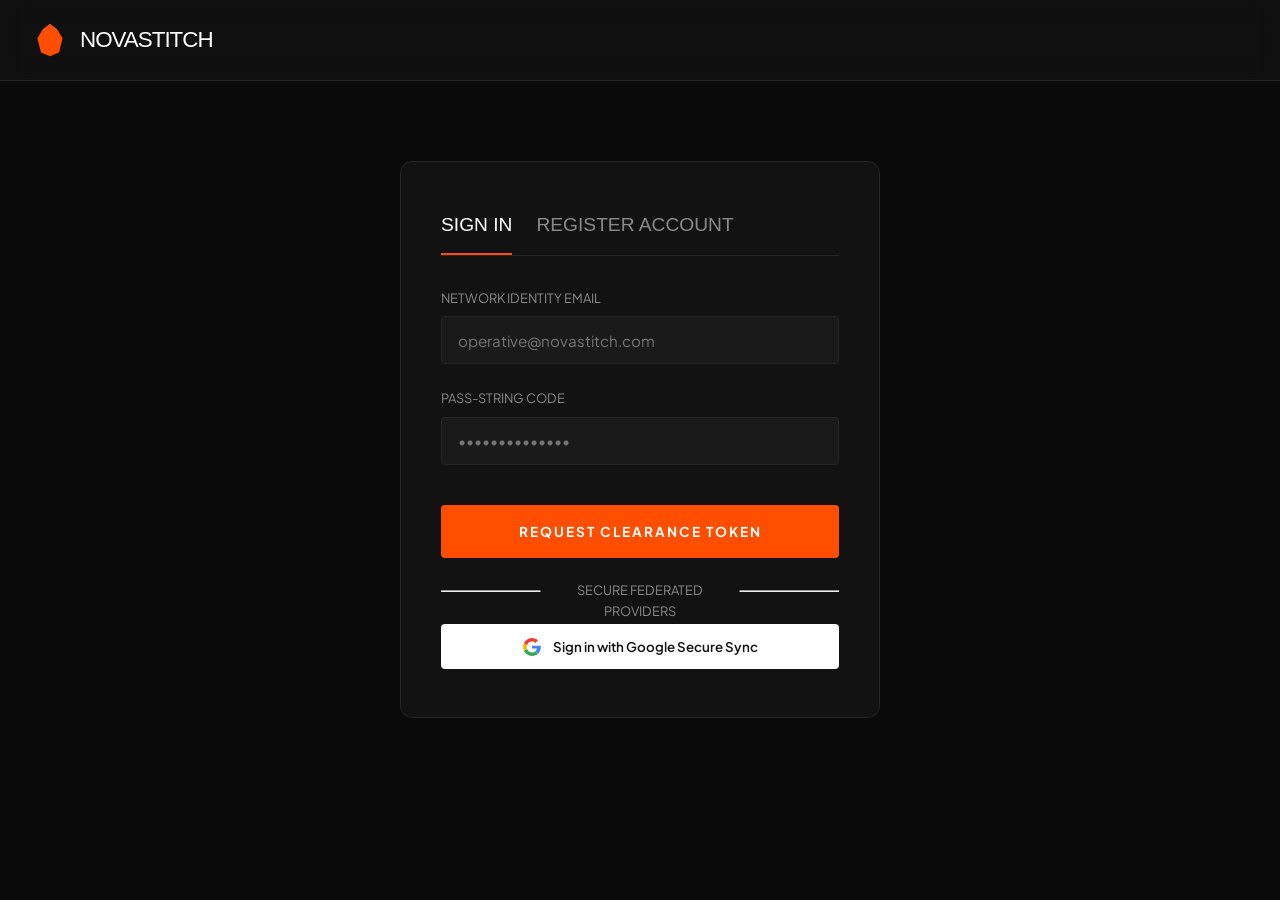
==== auth.html @ d0d284bd "Koushik" ====
<!DOCTYPE html>
<html lang="en" data-theme="dark">
<head>
    <meta charset="UTF-8">
    <meta name="viewport" content="width=device-width, initial-scale=1.0">
    <title>Access Authorization Portal // NovaStitch</title>
    <link rel="stylesheet" href="style.css">
</head>
<body>
    <header>
        <div class="container nav-wrapper">
            <a href="index.html" class="brand">
                <svg viewBox="0 0 100 100"><path d="M30 20 L50 5 L70 20 L85 45 L75 85 L50 95 L25 85 L15 45 Z M50 25 L65 45 L55 50 L50 40 L45 50 L35 45 Z M50 60 L60 70 L50 75 L40 70 Z"/></svg>
                NOVASTITCH
            </a>
        </div>
    </header>

    <main class="auth-container">
        <div class="auth-tabs">
            <div class="auth-tab active">SIGN IN</div>
            <div class="auth-tab">REGISTER ACCOUNT</div>
        </div>

        <form id="login-form">
            <div class="form-group">
                <label for="auth-email">NETWORK IDENTITY EMAIL</label>
                <input type="email" id="auth-email" class="form-control" required placeholder="operative@novastitch.com">
            </div>
            <div class="form-group">
                <label for="auth-pass">PASS-STRING CODE</label>
                <input type="password" id="auth-pass" class="form-control" required placeholder="••••••••••••••">
            </div>
            <button type="submit" class="btn btn-accent" style="width:100%; margin-top:1rem;">REQUEST CLEARANCE TOKEN</button>
        </form>

        <div style="text-align:center; margin:2rem 0; color:var(--border-color); position:relative;">
            <hr style="border-color:currentColor;">
            <span style="position:absolute; top:-10px; background:var(--bg-secondary); padding:0 1rem; left:50%; transform:translateX(-50%); color:var(--text-muted); font-size:0.8rem;">SECURE FEDERATED PROVIDERS</span>
        </div>

        <button id="google-oauth-trigger" class="google-btn">
            <svg style="width:18px;height:18px;" viewBox="0 0 24 24"><path fill="#4285F4" d="M23.745 12.27c0-.7-.06-1.4-.19-2.07H12v3.92h6.61c-.3 1.55-1.17 2.86-2.5 3.74l3.88 3.01c2.26-2.09 3.75-5.18 3.75-8.6z"/><path fill="#34A853" d="M12 24c3.24 0 5.95-1.08 7.93-2.91l-3.88-3.01c-1.08.72-2.45 1.16-4.05 1.16-3.11 0-5.74-2.11-6.68-4.96L1.31 17.37C3.26 21.3 7.31 24 12 24z"/><path fill="#FBBC05" d="M5.32 14.28c-.24-.72-.38-1.49-.38-2.28s.14-1.56.38-2.28L1.31 6.69C.48 8.36 0 10.13 0 12s.48 3.64 1.31 5.31l4.01-3.03z"/><path fill="#EA4335" d="M12 4.75c1.77 0 3.35.61 4.6 1.8l3.42-3.42C17.95 1.19 15.24 0 12 0 7.31 0 3.26 2.7 1.31 6.63l4.01 3.04c.94-2.85 3.57-4.92 6.68-4.92z"/></svg>
            Sign in with Google Secure Sync
        </button>
    </main>

    <script src="products.js"></script>
    <script src="app.js"></script>
</body>
</html>
---- style.css ----
/* ==========================================================================
   NovaStitch Digital Identity Design System
   ========================================================================== */
@import url('https://fonts.googleapis.com/css2?family=Syncopate:wght@700&family=Plus+Jakarta+Sans:wght@300;400;500;700&display=swap');

:root {
    --bg-primary: #0a0a0a;
    --bg-secondary: #121212;
    --bg-tertiary: #1a1a1a;
    --accent: #ff4e00; /* Tiger Orange */
    --accent-glow: rgba(255, 78, 0, 0.3);
    --text-main: #ffffff;
    --text-muted: #8a8a8a;
    --border-color: #262626;
    --surface-glass: rgba(18, 18, 18, 0.8);
    --radius-sm: 4px;
    --radius-md: 12px;
    --radius-lg: 24px;
    --transition: all 0.3s cubic-bezier(0.25, 0.8, 0.25, 1);
    --font-display: 'Syncopate', sans-serif;
    --font-body: 'Plus Jakarta Sans', sans-serif;
}

[data-theme="light"] {
    --bg-primary: #f8f9fa;
    --bg-secondary: #ffffff;
    --bg-tertiary: #f1f3f5;
    --text-main: #0a0a0a;
    --text-muted: #6c757d;
    --border-color: #dee2e6;
    --surface-glass: rgba(255, 255, 255, 0.8);
}

/* Base Resets */
* {
    box-sizing: border-box;
    margin: 0;
    padding: 0;
}

body {
    background-color: var(--bg-primary);
    color: var(--text-main);
    font-family: var(--font-body);
    overflow-x: hidden;
    line-height: 1.6;
    transition: background-color 0.3s, color 0.3s;
}

a {
    color: inherit;
    text-decoration: none;
}

button, input, select, textarea {
    font-family: inherit;
    background: none;
    border: none;
    color: inherit;
}

/* Layout Utilities */
.container {
    width: 100%;
    max-width: 1400px;
    margin: 0 auto;
    padding: 0 2rem;
}

/* Premium Navigation Bar */
header {
    position: sticky;
    top: 0;
    z-index: 1000;
    background: var(--surface-glass);
    backdrop-filter: blur(12px);
    border-bottom: 1px solid var(--border-color);
    transition: var(--transition);
}

.nav-wrapper {
    display: flex;
    justify-content: space-between;
    align-items: center;
    height: 80px;
}

.brand {
    display: flex;
    align-items: center;
    gap: 0.75rem;
    font-family: var(--font-display);
    font-size: 1.4rem;
    letter-spacing: -1px;
}

.brand svg {
    width: 36px;
    height: 36px;
    fill: var(--accent);
}

.nav-menu {
    display: flex;
    gap: 2.5rem;
    list-style: none;
}

.nav-link {
    font-weight: 500;
    text-transform: uppercase;
    font-size: 0.85rem;
    letter-spacing: 1px;
    position: relative;
    padding: 0.5rem 0;
}

.nav-link::after {
    content: '';
    position: absolute;
    bottom: 0;
    left: 0;
    width: 0;
    height: 2px;
    background-color: var(--accent);
    transition: var(--transition);
}

.nav-link:hover::after, .nav-link.active::after {
    width: 100%;
}

.nav-actions {
    display: flex;
    align-items: center;
    gap: 1.5rem;
}

.search-bar-container {
    position: relative;
    background: var(--bg-tertiary);
    border: 1px solid var(--border-color);
    border-radius: var(--radius-lg);
    padding: 0.4rem 1rem;
    display: flex;
    align-items: center;
    width: 240px;
}

.search-bar-container input {
    width: 100%;
    font-size: 0.85rem;
    outline: none;
}

.icon-btn {
    cursor: pointer;
    position: relative;
    font-size: 1.25rem;
    display: flex;
    align-items: center;
    justify-content: center;
    transition: var(--transition);
}

.icon-btn:hover {
    color: var(--accent);
    transform: translateY(-2px);
}

.badge {
    position: absolute;
    top: -8px;
    right: -8px;
    background: var(--accent);
    color: #fff;
    font-size: 0.7rem;
    font-weight: bold;
    width: 18px;
    height: 18px;
    border-radius: 50%;
    display: flex;
    align-items: center;
    justify-content: center;
}

/* Hero Section */
.hero {
    height: calc(100vh - 80px);
    display: flex;
    align-items: center;
    position: relative;
    background: radial-gradient(circle at 80% 20%, #1e120c 0%, var(--bg-primary) 60%);
}

.hero-content {
    max-width: 650px;
    z-index: 2;
}

.hero h1 {
    font-family: var(--font-display);
    font-size: 4.5rem;
    line-height: 0.95;
    margin-bottom: 1.5rem;
    text-transform: uppercase;
}

.hero p {
    font-size: 1.1rem;
    color: var(--text-muted);
    margin-bottom: 2.5rem;
}

.btn {
    display: inline-block;
    background: var(--text-main);
    color: var(--bg-primary);
    padding: 1rem 2.5rem;
    font-weight: 700;
    text-transform: uppercase;
    font-size: 0.85rem;
    letter-spacing: 2px;
    border-radius: var(--radius-sm);
    cursor: pointer;
    transition: var(--transition);
    border: 2px solid transparent;
}

.btn:hover {
    background: transparent;
    color: var(--text-main);
    border-color: var(--text-main);
    transform: translateY(-3px);
}

.btn-accent {
    background: var(--accent);
    color: #fff;
}

.btn-accent:hover {
    background: transparent;
    color: var(--accent);
    border-color: var(--accent);
    box-shadow: 0 0 20px var(--accent-glow);
}

/* Category Grid Grid Styling */
.section-title {
    font-family: var(--font-display);
    font-size: 2rem;
    margin-bottom: 2rem;
    text-transform: uppercase;
    display: flex;
    justify-content: space-between;
    align-items: flex-end;
}

.categories-grid {
    display: grid;
    grid-template-columns: repeat(auto-fit, minmax(220px, 1fr));
    gap: 1.5rem;
    margin-bottom: 5rem;
}

.category-card {
    background: var(--bg-secondary);
    border: 1px solid var(--border-color);
    padding: 2rem;
    text-align: center;
    border-radius: var(--radius-md);
    position: relative;
    overflow: hidden;
    cursor: pointer;
    transition: var(--transition);
}

.category-card::before {
    content: '';
    position: absolute;
    inset: 0;
    background: linear-gradient(45deg, var(--accent) 0%, transparent 100%);
    opacity: 0;
    transition: var(--transition);
    z-index: 1;
}

.category-card:hover::before {
    opacity: 0.05;
}

.category-card:hover {
    transform: translateY(-5px);
    border-color: var(--accent);
}

.category-card svg {
    width: 48px;
    height: 48px;
    margin-bottom: 1rem;
    fill: var(--text-muted);
    transition: var(--transition);
}

.category-card:hover svg {
    fill: var(--accent);
    transform: scale(1.1);
}

/* Product Cards Grid Layout */
.products-grid {
    display: grid;
    grid-template-columns: repeat(auto-fill, minmax(280px, 1fr));
    gap: 2.5rem 1.5rem;
    margin-bottom: 5rem;
}

.product-card {
    background: var(--bg-secondary);
    border: 1px solid var(--border-color);
    border-radius: var(--radius-md);
    overflow: hidden;
    position: relative;
    transition: var(--transition);
}

.product-card:hover {
    transform: translateY(-8px);
    box-shadow: 0 12px 30px rgba(0,0,0,0.4);
    border-color: #3a3a3a;
}

.product-image-wrapper {
    background: var(--bg-tertiary);
    padding: 2rem;
    position: relative;
    aspect-ratio: 1;
    display: flex;
    align-items: center;
    justify-content: center;
    overflow: hidden;
}

/* Vector Geometric Graphics representing clothes */
.product-graphic-fallback {
    width: 80%;
    height: 80%;
    stroke: var(--text-main);
    stroke-width: 1.5;
    fill: none;
    opacity: 0.85;
    transition: var(--transition);
}

.product-card:hover .product-graphic-fallback {
    transform: scale(1.05);
}

.brand-stamp {
    position: absolute;
    top: 1rem;
    left: 1rem;
    width: 24px;
    height: 24px;
    fill: var(--text-muted);
    opacity: 0.3;
}

.product-badge {
    position: absolute;
    top: 1rem;
    right: 1rem;
    background: var(--accent);
    color: white;
    font-size: 0.7rem;
    font-weight: bold;
    padding: 0.3rem 0.6rem;
    border-radius: var(--radius-sm);
    text-transform: uppercase;
}

.product-actions-overlay {
    position: absolute;
    bottom: -50px;
    left: 0;
    right: 0;
    background: rgba(10, 10, 10, 0.9);
    backdrop-filter: blur(4px);
    padding: 0.75rem;
    display: flex;
    justify-content: center;
    gap: 1rem;
    transition: var(--transition);
}

.product-card:hover .product-actions-overlay {
    bottom: 0;
}

.product-info {
    padding: 1.25rem;
}

.product-meta {
    display: flex;
    justify-content: space-between;
    color: var(--text-muted);
    font-size: 0.75rem;
    text-transform: uppercase;
    margin-bottom: 0.4rem;
}

.product-title {
    font-size: 1.05rem;
    font-weight: 600;
    margin-bottom: 0.5rem;
    white-space: nowrap;
    overflow: hidden;
    text-overflow: ellipsis;
}

.product-price-row {
    display: flex;
    align-items: center;
    gap: 0.75rem;
}

.price-current {
    font-weight: 700;
    color: var(--text-main);
}

.price-old {
    text-decoration: line-through;
    color: var(--text-muted);
    font-size: 0.85rem;
}

/* Shop Layout View Filters */
.shop-container {
    display: grid;
    grid-template-columns: 260px 1fr;
    gap: 2.5rem;
    margin-top: 2rem;
}

.filters-panel {
    background: var(--bg-secondary);
    border: 1px solid var(--border-color);
    padding: 1.5rem;
    border-radius: var(--radius-md);
    height: fit-content;
    position: sticky;
    top: 100px;
}

.filter-group {
    margin-bottom: 2rem;
}

.filter-group h4 {
    text-transform: uppercase;
    font-size: 0.85rem;
    letter-spacing: 1px;
    margin-bottom: 1rem;
    border-bottom: 1px solid var(--border-color);
    padding-bottom: 0.5rem;
}

.filter-option {
    display: flex;
    align-items: center;
    gap: 0.5rem;
    margin-bottom: 0.6rem;
    font-size: 0.9rem;
    color: var(--text-muted);
    cursor: pointer;
}

.filter-option input[type="checkbox"] {
    accent-color: var(--accent);
}

/* Authentication Page System Layout */
.auth-container {
    max-width: 480px;
    margin: 5rem auto;
    background: var(--bg-secondary);
    border: 1px solid var(--border-color);
    border-radius: var(--radius-md);
    padding: 3rem 2.5rem;
}

.auth-tabs {
    display: flex;
    gap: 1.5rem;
    margin-bottom: 2rem;
    border-bottom: 1px solid var(--border-color);
}

.auth-tab {
    font-family: var(--font-display);
    font-size: 1.2rem;
    padding-bottom: 0.75rem;
    cursor: pointer;
    color: var(--text-muted);
}

.auth-tab.active {
    color: var(--text-main);
    border-bottom: 2px solid var(--accent);
}

.form-group {
    margin-bottom: 1.5rem;
}

.form-group label {
    display: block;
    font-size: 0.8rem;
    text-transform: uppercase;
    margin-bottom: 0.5rem;
    color: var(--text-muted);
}

.form-control {
    width: 100%;
    background: var(--bg-tertiary);
    border: 1px solid var(--border-color);
    border-radius: var(--radius-sm);
    padding: 0.85rem 1rem;
    font-size: 0.95rem;
    color: var(--text-main);
    transition: var(--transition);
}

.form-control:focus {
    border-color: var(--accent);
    outline: none;
    box-shadow: 0 0 10px rgba(255,78,0,0.1);
}

.google-btn {
    width: 100%;
    background: #fff;
    color: #121212;
    font-weight: 600;
    display: flex;
    align-items: center;
    justify-content: center;
    gap: 0.75rem;
    padding: 0.85rem;
    border-radius: var(--radius-sm);
    margin-top: 1rem;
    cursor: pointer;
    transition: var(--transition);
}

/* Toast Notification Core Engine */
#toast-container {
    position: fixed;
    bottom: 2rem;
    right: 2rem;
    z-index: 1100;
    display: flex;
    flex-direction: column;
    gap: 0.75rem;
}

.toast {
    background: #121212;
    color: #fff;
    border-left: 4px solid var(--accent);
    padding: 1rem 1.5rem;
    border-radius: var(--radius-sm);
    box-shadow: 0 10px 30px rgba(0,0,0,0.5);
    display: flex;
    align-items: center;
    gap: 1rem;
    transform: translateX(120%);
    animation: slideIn 0.3s forwards cubic-bezier(0.175, 0.885, 0.32, 1.275);
}

@keyframes slideIn {
    to { transform: translateX(0); }
}

/* Detail page dynamic structure */
.detail-grid {
    display: grid;
    grid-template-columns: 1fr 1fr;
    gap: 4rem;
    margin-top: 3rem;
}

.detail-gallery {
    background: var(--bg-secondary);
    border: 1px solid var(--border-color);
    border-radius: var(--radius-md);
    padding: 3rem;
    display: flex;
    justify-content: center;
    align-items: center;
}

.size-selector {
    display: flex;
    gap: 0.75rem;
    margin: 1.5rem 0;
}

.size-box {
    border: 1px solid var(--border-color);
    width: 45px;
    height: 45px;
    display: flex;
    align-items: center;
    justify-content: center;
    cursor: pointer;
    font-weight: 600;
    transition: var(--transition);
}

.size-box.selected, .size-box:hover {
    border-color: var(--accent);
    background: var(--accent);
    color: white;
}

/* Shopping Cart Slidout View Panels */
.cart-page-wrapper {
    display: grid;
    grid-template-columns: 1fr 380px;
    gap: 2.5rem;
    margin-top: 3rem;
}

.cart-items-list {
    display: flex;
    flex-direction: column;
    gap: 1.5rem;
}

.cart-item {
    display: flex;
    gap: 1.5rem;
    background: var(--bg-secondary);
    border: 1px solid var(--border-color);
    padding: 1.5rem;
    border-radius: var(--radius-md);
    align-items: center;
}

.cart-item-graphic {
    width: 80px;
    height: 80px;
    background: var(--bg-tertiary);
    padding: 0.5rem;
    border-radius: var(--radius-sm);
}

/* Footer Section */
footer {
    border-top: 1px solid var(--border-color);
    background: var(--bg-secondary);
    padding: 4rem 0;
    margin-top: 8rem;
    color: var(--text-muted);
    font-size: 0.9rem;
}

.footer-grid {
    display: grid;
    grid-template-columns: 2fr repeat(3, 1fr);
    gap: 3rem;
}

/* Responsive UI Logic Rules */
@media (max-width: 992px) {
    .shop-container, .detail-grid, .cart-page-wrapper {
        grid-template-columns: 1fr;
    }
    .hero h1 { font-size: 3rem; }
    .footer-grid { grid-template-columns: 1fr 1fr; }
}
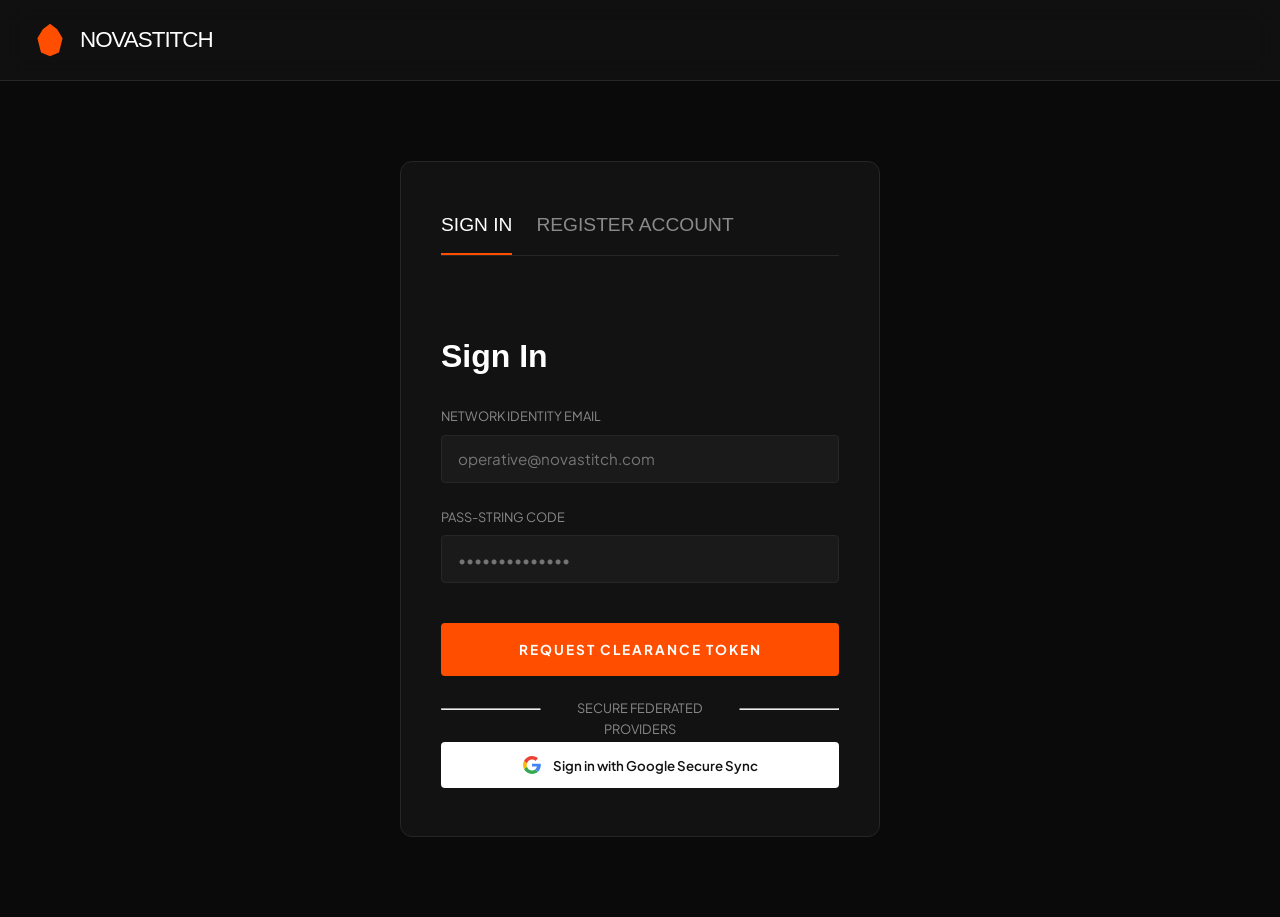
==== commit 3e15399d: "koushik" ====
--- a/auth.html
+++ b/auth.html
@@ -18,11 +18,20 @@
 
     <main class="auth-container">
         <div class="auth-tabs">
-            <div class="auth-tab active">SIGN IN</div>
-            <div class="auth-tab">REGISTER ACCOUNT</div>
+            <div id="auth-signin-tab" class="auth-tab active">SIGN IN</div>
+            <div id="auth-register-tab" class="auth-tab">REGISTER ACCOUNT</div>
         </div>
 
-        <form id="login-form">
+        <div id="auth-message" style="color:var(--accent); margin-bottom:1.5rem; min-height:1.2rem;"></div>
+
+        <form id="auth-form" data-mode="login">
+            <h1 id="auth-form-title" style="font-family:var(--font-display); margin-bottom:1.5rem;">Sign In</h1>
+
+            <div class="form-group" id="auth-name-row" style="display:none;">
+                <label for="auth-name">FULL OPERATIVE IDENTIFIER</label>
+                <input type="text" id="auth-name" class="form-control" placeholder="First Last">
+            </div>
+
             <div class="form-group">
                 <label for="auth-email">NETWORK IDENTITY EMAIL</label>
                 <input type="email" id="auth-email" class="form-control" required placeholder="operative@novastitch.com">
@@ -31,7 +40,13 @@
                 <label for="auth-pass">PASS-STRING CODE</label>
                 <input type="password" id="auth-pass" class="form-control" required placeholder="••••••••••••••">
             </div>
-            <button type="submit" class="btn btn-accent" style="width:100%; margin-top:1rem;">REQUEST CLEARANCE TOKEN</button>
+
+            <div class="form-group" id="auth-confirm-row" style="display:none;">
+                <label for="auth-confirm">CONFIRM PASS-STRING</label>
+                <input type="password" id="auth-confirm" class="form-control" placeholder="••••••••••••••">
+            </div>
+
+            <button type="submit" id="auth-submit-btn" class="btn btn-accent" style="width:100%; margin-top:1rem;">REQUEST CLEARANCE TOKEN</button>
         </form>
 
         <div style="text-align:center; margin:2rem 0; color:var(--border-color); position:relative;">
--- a/style.css
+++ b/style.css
@@ -683,4 +683,63 @@
     }
     .hero h1 { font-size: 3rem; }
     .footer-grid { grid-template-columns: 1fr 1fr; }
+}
+
+/* Container for the product image/graphic */
+.product-image-container {
+    position: relative;
+    width: 100%;
+    height: 250px; /* Adjust height to match your design */
+    background-color: var(--background-muted, #f5f5f5);
+    overflow: hidden;
+    display: flex;
+    align-items: center;
+    justify-content: center;
+}
+
+/* Actual Product Image Styling */
+.product-image {
+    width: 100%;
+    height: 100%;
+    object-fit: cover;
+    transition: transform var(--transition, 0.3s ease);
+}
+
+/* Hover effect for the image */
+.product-card:hover .product-image {
+    transform: scale(1.05);
+}
+
+/* Fallback Graphic (SVG/Icon placeholder) */
+.product-graphic-fallback {
+    width: 50px;
+    height: 50px;
+    stroke-width: 1.5;
+    fill: none;
+    opacity: 0.85;
+    transition: transform var(--transition, 0.3s ease);
+}
+
+/* Hover effect for the fallback graphic */
+.product-card:hover .product-graphic-fallback {
+    transform: scale(1.05);
+}
+
+/* Brand Stamp & Badges overlaying the image area */
+.brand-stamp {
+    position: absolute;
+    top: 1rem;
+    left: 1rem;
+    width: 24px;
+    height: 24px;
+    fill: var(--text-muted);
+    opacity: 0.3;
+    z-index: 2;
+}
+
+.product-badge {
+    position: absolute;
+    top: 1rem;
+    right: 1rem;
+    z-index: 2;
 }
